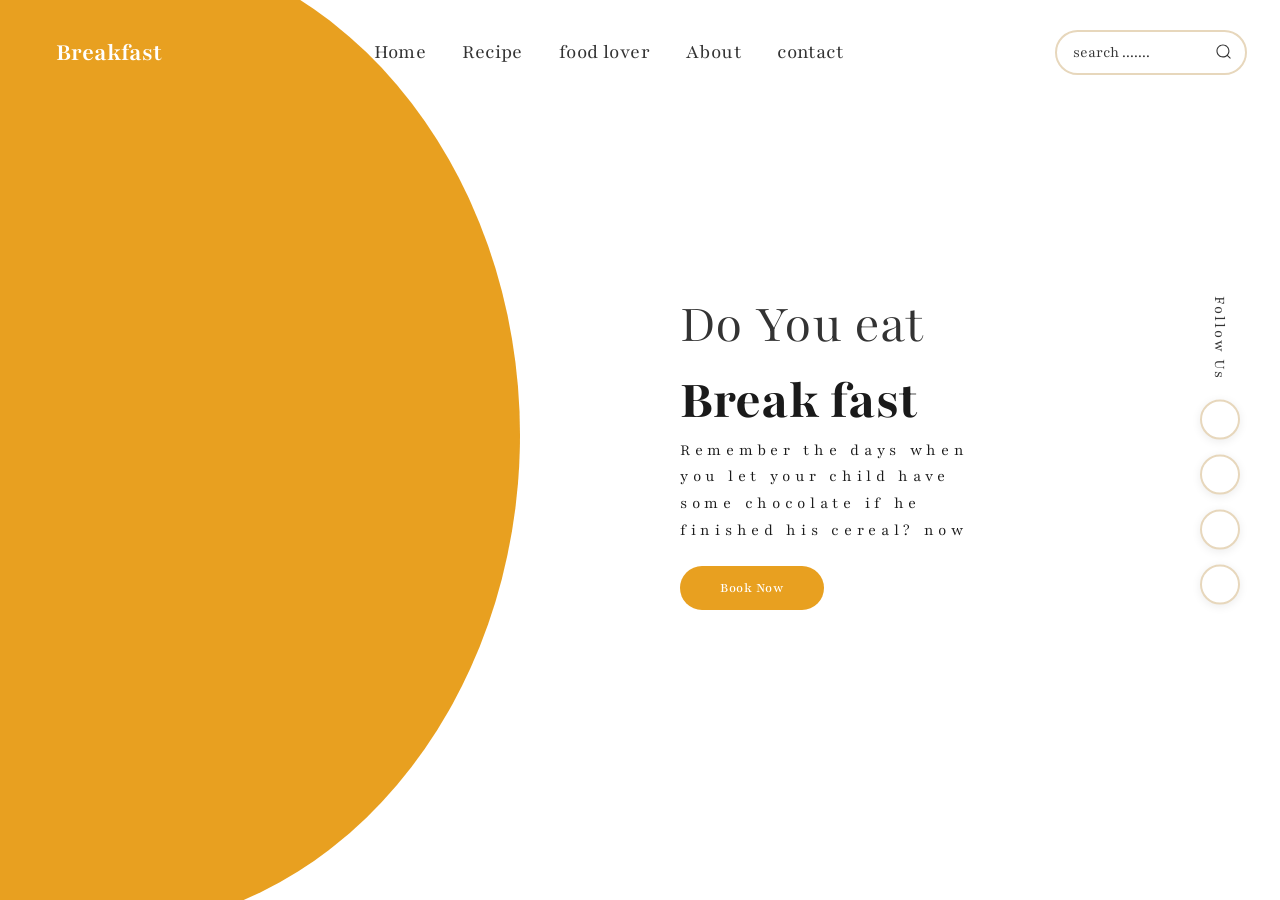
==== index.html @ d1ee0895 "update project" ====
<!DOCTYPE html>
<html lang="en">

<head>
    <meta charset="UTF-8">
    <meta name="viewport" content="width=device-width, initial-scale=1.0">
    <title>restaurant website using HTML and CSS</title>
    <link rel="stylesheet" href="./css/style.css">
    <link rel="stylesheet" href="./css/all.min.css">
    <link rel="preconnect" href="https://fonts.googleapis.com">
    <link rel="preconnect" href="https://fonts.gstatic.com" crossorigin>
    <link
        href="https://fonts.googleapis.com/css2?family=Playfair:ital,opsz,wght@0,5..1200,300..900;1,5..1200,300..900&display=swap"
        rel="stylesheet">
</head>

<body>
    <header id="home">
        <div class="gold-shape"></div>

        <nav>
            <a href="" class="logo">
                <i class="fa-solid fa-utensils"></i>
                Breakfast
            </a>
            <ul class="nav-links">
                <li><a href="#">Home</a></li>
                <li><a href="#">Recipe</a></li>
                <li><a href="#">food lover</a></li>
                <li><a href="#">About</a></li>
                <li><a href="#">contact</a></li>
            </ul>
            <div class="search">
                <input type="text" class="search__input" placeholder="search .......">
                <button class="search__button">
                    <svg class="search__icon" aria-hidden="true" viewBox="0 0 24 24">
                        <g>
                            <path
                                d="M21.53 20.47l-3.66-3.66C19.195 15.24 20 13.214 20 11c0-4.97-4.03-9-9-9s-9 4.03-9 9 4.03 9 9 9c2.215 0 4.24-.804 5.808-2.13l3.66 3.66c.147.146.34.22.53.22s.385-.073.53-.22c.295-.293.295-.767.002-1.06zM3.5 11c0-4.135 3.365-7.5 7.5-7.5s7.5 3.365 7.5 7.5-3.365 7.5-7.5 7.5-7.5-3.365-7.5-7.5z">
                            </path>
                        </g>
                    </svg>
                </button>
            </div>
        </nav>
        <!---------------------------------hero section------------------------------------------->
        <section class="hero">
            <div class="hero-image">
                <img src="img.home.png" class="image" alt="food">
            </div>
            <div class="hero-content">
                <p class="pre-heading">Do You eat</p>
                <h1>Break fast</h1>
                <p class="sub-heading">Remember the days when you let your child have some chocolate if he finished his
                    cereal? now</p>
                <a href="#" class="btn-book">Book Now</a>
            </div>
            <div class="follow">
                <span>Follow Us</span>

                <div class="social-icons">
                    <a href="#"><i class="fa-brands fa-facebook-f"></i></a>
                    <a href="#"><i class="fa-brands fa-instagram"></i></a>
                    <a href="#"><i class="fa-brands fa-twitter"></i></a>
                    <a href="#"><i class="fa-brands fa-pinterest-p"></i></a>
                </div>
            </div>
        </section>
    </header>

</body>

</html>
---- css/style.css ----
* {

    padding: 0;
    margin: 0;
    box-sizing: border-box;
    font-family: "Playfair", serif;

}

:root {
    --gold: #e8a020;
    --gold-light: #f2b93b;
    --dark: #1a1a1a;
    --text: #333;
    --muted: #666;
}

header {
    height: 100%;
    background: #fff;
    overflow-x: hidden;
    min-height: 100vh;
    position: relative;
}

.gold-shape {
    position: fixed;
    top: -60px;
    left: -180px;
    width: 700px;
    height: 110vh;
    background: var(--gold);
    border-radius: 0 60% 60% 0 /0 50% 50% 0;
    z-index: 0;
    pointer-events: none;
}

nav {
    position: fixed;
    top: 0px;
    display: flex;
    position: relative;
    z-index: 10;
    display: flex;
    justify-content: space-between;
    align-items: center;
    padding: 30px 48px;
}

.logo {
    display: flex;
    align-items: center;
    gap: 8px;
    font-size: 1.6rem;
    font-weight: 700;
    color: #fff;
    text-decoration: none;

}

.nav-links {
    display: flex;
    align-items: center;
    gap: 36px;
    list-style: none;
}

.nav-links a {
    text-decoration: none;
    font-size: 1.3rem;
    font-weight: 400;
    color: var(--text);
    letter-spacing: 0.02em;
    transition: color 0.2s;
}

.nav-links a:hover {
    color: var(--gold);
}

.nav-links a:active {
    color: var(--dark);
    font-weight: 600;
    border-bottom: 2px solid var(--dark);
    padding-bottom: 2px;
}

.search {
    display: flex;
    align-items: center;
    justify-content: space-between;
    text-align: center;
}

.search__input {
    font-family: inherit;
    font-size: inherit;
    background-color: #fff;
    border: none;
    color: #646464;
    padding: 0.7rem 1rem;
    border: 2px solid #e7d7bc;
    border-radius: 30px;
    width: 12em;
    transition: all ease-in-out .5s;
    margin-right: -2rem;
}

.search__input:hover,
.search__input:focus {
    box-shadow: 0 0 1em #00000013;
}

.search__input:focus {
    outline: none;
    background-color: #fff;
}

.search__input::-webkit-input-placeholder {
    font-weight: 100;
    color: var(--text);
}

.search__input:focus+.search__button {
    background-color: #fff;
}

.search__button {
    border: none;
    background-color: #ffff;
    margin-top: .1em;
}

.search__button:hover {
    cursor: pointer;
}

.search__icon {
    height: 1.3em;
    width: 1.3em;
    fill: var(--text);
}

/*-----------------------------hero section------------------------*/
.hero {
    position: relative;
    display: grid;
    grid-template-columns: 1fr 1fr;
    align-items: center;
    min-height: calc(100vh- 74px);
    z-index: 1;
}

.hero-image {
    position: relative;
    z-index: 2;
    display: flex;
    align-items: center;
    justify-content: center;
    padding: 40px 20px 40px 40px;
}

.hero-image .image {
    width: 600px;
    height: 600px;
    object-fit: cover;
    border-radius: 50%;
    display: block;
    position: relative;
    z-index: 2;
}

.hero-content {
    position: relative;
    z-index: 2;
    padding: 40px 60px 40px 20px;
}

.hero-content .pre-heading {
    font-size: 3.5rem;
    font-weight: 300;
    color: var(--text);
    margin-bottom: 6px;
}

.hero-content h1 {
    font-size: 3.5rem;
    font-weight: 800;
    color: var(--dark);
    line-height: 0.9;
    margin-bottom: 10px;
}

.hero-content .sub-heading {
    font-size: 1.05rem;
    font-weight: 300;
    color: var(--dark);
    letter-spacing: 0.28em;
    margin-bottom: 22px;
}

.hero-content p {
    font-size: 0.85rem;
    font-weight: 400;
    color: var(--muted);
    line-height: 1.6;
    max-width: 300px;
    margin-bottom: 32px;
}

.btn-book {

    display: inline-block;
    background: var(--gold);
    color: #fff;
    font-size: 0.88rem;
    font-weight: 500;
    padding: 14px 40px;
    border-radius: 50px;
    text-decoration: none;
    letter-spacing: 0.04em;
    transition: background 0.25s, transform 0.2s;
    border: none;
    cursor: pointer;

}

.btn-book:hover {
    background: var(--gold-light);
    transform: translateY(-2px);
}

.follow {
    position: fixed;
    right: 40px;
    top: 50%;
    transform: translateY(-50%);
    text-align: center;
}

.follow span {
    writing-mode: vertical-rl;
    margin-bottom: 20px;
    display: block;
    color: var(--text);
    letter-spacing: 2px;
    position: relative;
    left: 10px;
}

.social-icons {
    display: flex;
    flex-direction: column;
    gap: 15px;
    /* cursor: pointer; */
}


.social-icons a {
    width: 40px;
    height: 40px;
    background: #fff;
    border: 2px solid #e7d7bc;
    border-radius: 50%;

    display: flex;
    align-items: center;
    justify-content: center;

    color: var(--text);
    font-size: 18px;
    text-decoration: none;

    transition: 0.3s ease;
    box-shadow: 0 2px 10px rgba(0, 0, 0, 0.08);
}
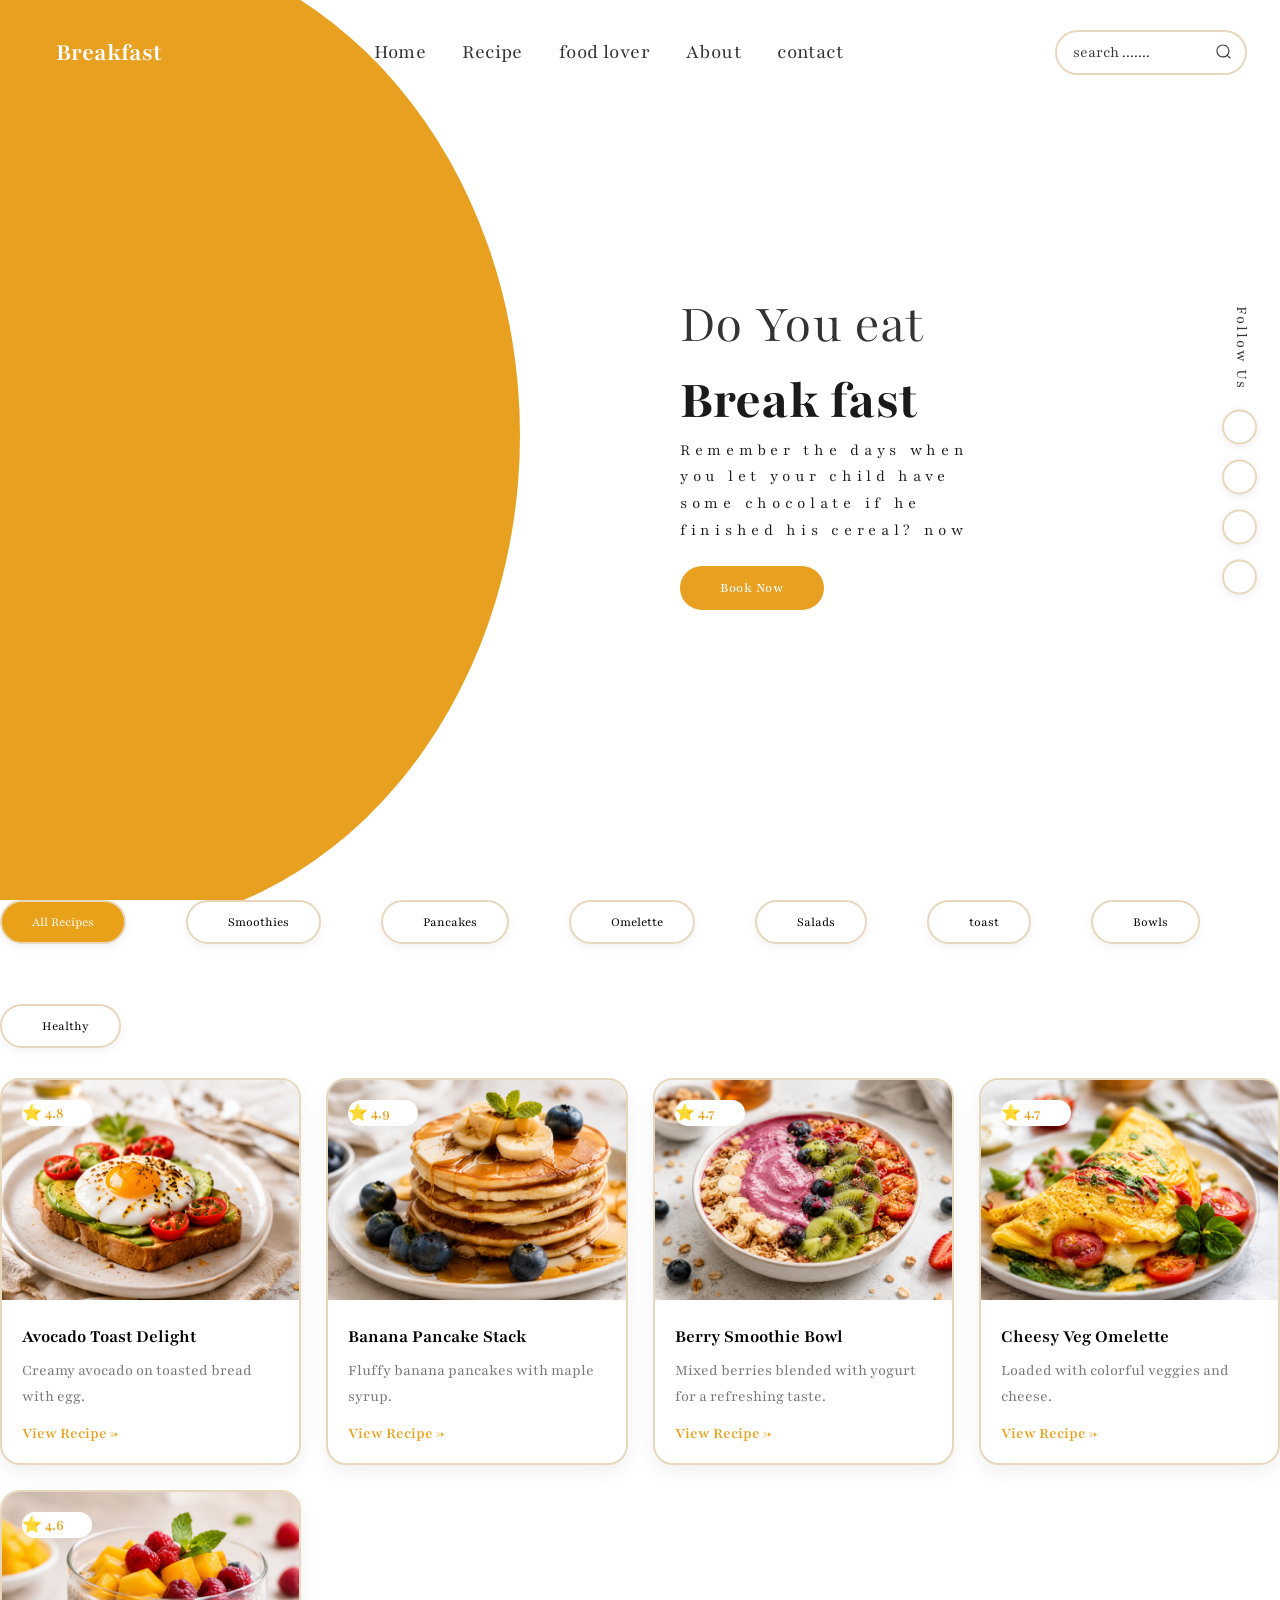
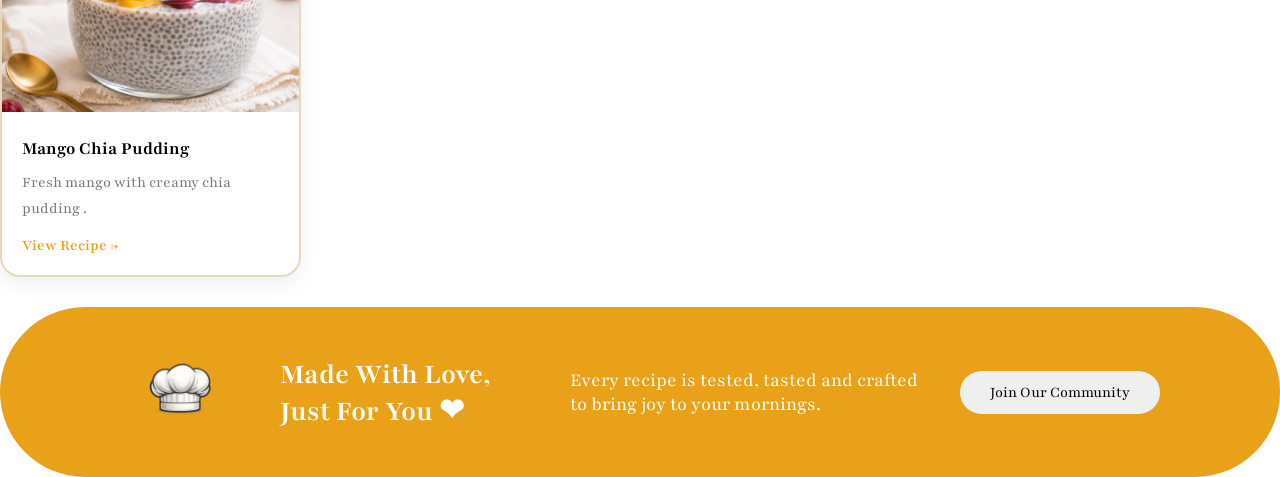
==== commit 330f160f: "update project" ====
--- a/index.html
+++ b/index.html
@@ -24,9 +24,9 @@
                 Breakfast
             </a>
             <ul class="nav-links">
-                <li><a href="#">Home</a></li>
-                <li><a href="#">Recipe</a></li>
-                <li><a href="#">food lover</a></li>
+                <li><a href="#home">Home</a></li>
+                <li><a href="#Recipe">Recipe</a></li>
+                <li><a href="#food lover">food lover</a></li>
                 <li><a href="#">About</a></li>
                 <li><a href="#">contact</a></li>
             </ul>
@@ -65,9 +65,182 @@
                     <a href="#"><i class="fa-brands fa-pinterest-p"></i></a>
                 </div>
             </div>
-        </section>
+            <a href="#Recipe" class="scroll-down">
+                <i class="fa-solid fa-chevron-down"></i>
+            </a>
+        </section>
+
     </header>
 
+
+    <!-------------------------------------------Recipe-------------------------------------------------------------->
+    <section id="Recipe">
+        <!-- Categories -->
+
+        <section class="categories">
+
+            <button class="active">All Recipes</button>
+            <button><i class="fa-solid fa-glass-water"></i>Smoothies</button>
+            <button><i class="fa-solid fa-cookie"></i>Pancakes</button>
+            <button><i class="fa-solid fa-egg"></i>Omelette</button>
+            <button><i class="fa-solid fa-carrot"></i>Salads</button>
+            <button><i class="fa-solid fa-bread-slice"></i>toast</button>
+            <button><i class="fa-solid fa-bowl-food"></i>Bowls</button>
+            <button><i class="fa-solid fa-seedling"></i>Healthy</button>
+
+        </section>
+
+
+        <!-- Recipe Cards -->
+
+        <section class="recipes">
+
+            <div class="card">
+
+                <img src="recipe.img1.png">
+
+                <div class="content">
+
+                    <div class="rate">
+                        ⭐ 4.8
+                    </div>
+
+                    <h3>Avocado Toast Delight</h3>
+
+                    <p>
+                        Creamy avocado on toasted bread with egg.
+                    </p>
+
+                    <a href="#">View Recipe →</a>
+
+                </div>
+
+            </div>
+
+
+            <div class="card">
+
+                <img src="recipe.img2.png">
+
+                <div class="content">
+
+                    <div class="rate">
+                        ⭐ 4.9
+                    </div>
+
+                    <h3>Banana Pancake Stack</h3>
+
+                    <p>
+                        Fluffy banana pancakes with maple syrup.
+                    </p>
+
+                    <a href="#">View Recipe →</a>
+
+                </div>
+
+            </div>
+
+
+            <div class="card">
+
+                <img src="recipe.img3.png">
+
+                <div class="content">
+
+                    <div class="rate">
+                        ⭐ 4.7
+                    </div>
+
+                    <h3>Berry Smoothie Bowl</h3>
+
+                    <p>
+                 Mixed berries blended with yogurt for a refreshing  taste.
+                    </p>
+
+                    <a href="#">View Recipe →</a>
+
+                </div>
+
+            </div>
+
+
+            <div class="card">
+
+                <img src="recipe.img4.png">
+
+                <div class="content">
+
+                    <div class="rate">
+                        ⭐ 4.7
+                    </div>
+
+                    <h3>Cheesy Veg Omelette</h3>
+
+                    <p>
+                        Loaded with colorful veggies and cheese.
+                    </p>
+
+                    <a href="#">View Recipe →</a>
+
+                </div>
+
+            </div>
+
+
+            <div class="card">
+
+                <img src="recipe.img5.png">
+
+                <div class="content">
+
+                    <div class="rate">
+                        ⭐ 4.6
+                    </div>
+
+                    <h3>Mango Chia Pudding</h3>
+
+                    <p>
+                        Fresh mango with creamy chia pudding .
+                    </p>
+
+                    <a href="#">View Recipe →</a>
+
+                </div>
+
+            </div>
+
+        </section>
+
+
+        <!-- CTA -->
+
+        <section class="community">
+            <!-- <i class="fa-solid fa-user-chef"></i> -->
+             <img src="recipe.chef.png" alt="">
+            <h2>Made With Love, Just For You ❤</h2>
+
+            <p>
+                Every recipe is tested, tasted and crafted to bring joy to your mornings.
+            </p>
+
+            <button>Join Our Community</button>
+
+
+
+
+
+            <a href="#food lover" class="scroll-down">
+                <i class="fa-solid fa-chevron-down"></i>
+            </a>
+        </section>
+
+        <!---------------------------------------------food lover------------------------------------------------------------->
+        <section id="food lover">
+
+        </section>
+
+
+
 </body>
 
 </html>
--- a/css/style.css
+++ b/css/style.css
@@ -23,8 +23,12 @@
     position: relative;
 }
 
+html {
+    scroll-behavior: smooth;
+}
+
 .gold-shape {
-    position: fixed;
+    position: absolute;
     top: -60px;
     left: -180px;
     width: 700px;
@@ -37,7 +41,8 @@
 
 nav {
     position: fixed;
-    top: 0px;
+    top: 0;
+    left: 0;
     display: flex;
     position: relative;
     z-index: 10;
@@ -158,6 +163,7 @@
     align-items: center;
     justify-content: center;
     padding: 40px 20px 40px 40px;
+
 }
 
 .hero-image .image {
@@ -169,6 +175,34 @@
     position: relative;
     z-index: 2;
 }
+
+.image:hover {
+    animation: shake 0.4s ease infinite;
+    cursor: pointer;
+}
+
+@keyframes shake {
+    0% {
+        transform: translate(0, 0) rotate(0deg);
+    }
+
+    25% {
+        transform: translate(2px, -2px) rotate(-2deg);
+    }
+
+    50% {
+        transform: translate(-2px, 2px) rotate(2deg);
+    }
+
+    75% {
+        transform: translate(2px, 2px) rotate(-1deg);
+    }
+
+    100% {
+        transform: translate(0, 0) rotate(0deg);
+    }
+}
+
 
 .hero-content {
     position: relative;
@@ -232,10 +266,11 @@
 
 .follow {
     position: fixed;
-    right: 40px;
+    right: 20px;
     top: 50%;
     transform: translateY(-50%);
     text-align: center;
+
 }
 
 .follow span {
@@ -252,13 +287,11 @@
     display: flex;
     flex-direction: column;
     gap: 15px;
-    /* cursor: pointer; */
-}
-
+}
 
 .social-icons a {
-    width: 40px;
-    height: 40px;
+    width: 35px;
+    height: 35px;
     background: #fff;
     border: 2px solid #e7d7bc;
     border-radius: 50%;
@@ -273,6 +306,175 @@
 
     transition: 0.3s ease;
     box-shadow: 0 2px 10px rgba(0, 0, 0, 0.08);
-}
-
-
+
+}
+
+.scroll-down {
+    position: absolute;
+    bottom: 70px;
+    left: 50%;
+    transform: translateX(-50%);
+    font-size: 25px;
+    color: var(--gold);
+    animation: bounce 1.5s infinite;
+
+}
+
+@keyframes bounce {
+
+    0%,
+    100% {
+        transform: translateX(-50%) translateY(0);
+    }
+
+    50% {
+        transform: translateX(-50%) translateY(10px);
+    }
+}
+
+/*---------------------recipe-----------------------------*/
+
+
+/* Categories */
+
+.categories {
+    display: flex;
+    gap: 60px;
+    margin-bottom: 30px;
+    flex-wrap: wrap;
+}
+
+.categories button {
+    padding: 12px 30px;
+    border: 2px solid #e7d7bc;
+    border-radius: 30px;
+    background: white;
+    cursor: pointer;
+    box-shadow: 0 4px 10px rgba(0, 0, 0, .05);
+}
+
+.categories .active {
+    background: #e9a11a;
+    color: white;
+}
+
+.categories button i {
+    margin-right: 10px;
+}
+
+
+/* Cards */
+
+.recipes {
+    display: grid;
+    grid-template-columns: repeat(auto-fit, minmax(280px, 1fr));
+    gap: 25px;
+}
+
+.card {
+    background: white;
+    border-radius: 20px;
+    overflow: hidden;
+    box-shadow: 0 8px 20px rgba(0, 0, 0, .06);
+    transition: .4s;
+    position: relative;
+    border: 2px solid #e7d7bc;
+}
+
+.card:hover {
+    transform: translateY(-10px);
+}
+
+.card img {
+    width: 100%;
+    height: 220px;
+    object-fit: cover;
+
+}
+
+.content {
+    padding: 20px;
+}
+
+.rate {
+    color: #e9a11a;
+    font-weight: 600;
+    background-color: white;
+    position: absolute;
+    top: 20px;
+    width: 70px;
+    padding: 3px 0;
+    border-radius: 20px;
+
+}
+
+.content h3 {
+
+    margin-bottom: 10px;
+}
+
+.content p {
+    color: #777;
+    line-height: 1.6;
+    margin-bottom: 15px;
+}
+
+.content a {
+    text-decoration: none;
+    color: #e9a11a;
+    font-weight: 600;
+}
+
+
+/* Community */
+
+.community {
+    margin-top: 30px;
+    background: #e9a11a;
+    padding: 25px;
+    border-radius: 100px;
+    color: white;
+    position: relative;
+    display: flex;
+    justify-content: center;
+    align-items: center;
+
+}
+
+.community img {
+    width: 120px;
+}
+
+.community h2 {
+    font-size: 30px;
+    max-width: 250px;
+    margin-left: 100px;
+     margin-left: 40px;
+}
+
+.community p {
+    max-width: 350px;
+    font-size: 20px;
+     margin-left: 40px;
+}
+
+.community button {
+    padding: 12px 30px;
+    border: none;
+    border-radius: 30px;
+    cursor: pointer;
+    font-size: 16px;
+    margin-left: 40px;
+
+}
+
+#Recipe .scroll-down {
+    position: absolute;
+    bottom: -40px;
+    left: 50%;
+    transform: translateX(-50%);
+    font-size: 25px;
+    color: var(--gold);
+    animation: bounce 1.5s infinite;
+
+}
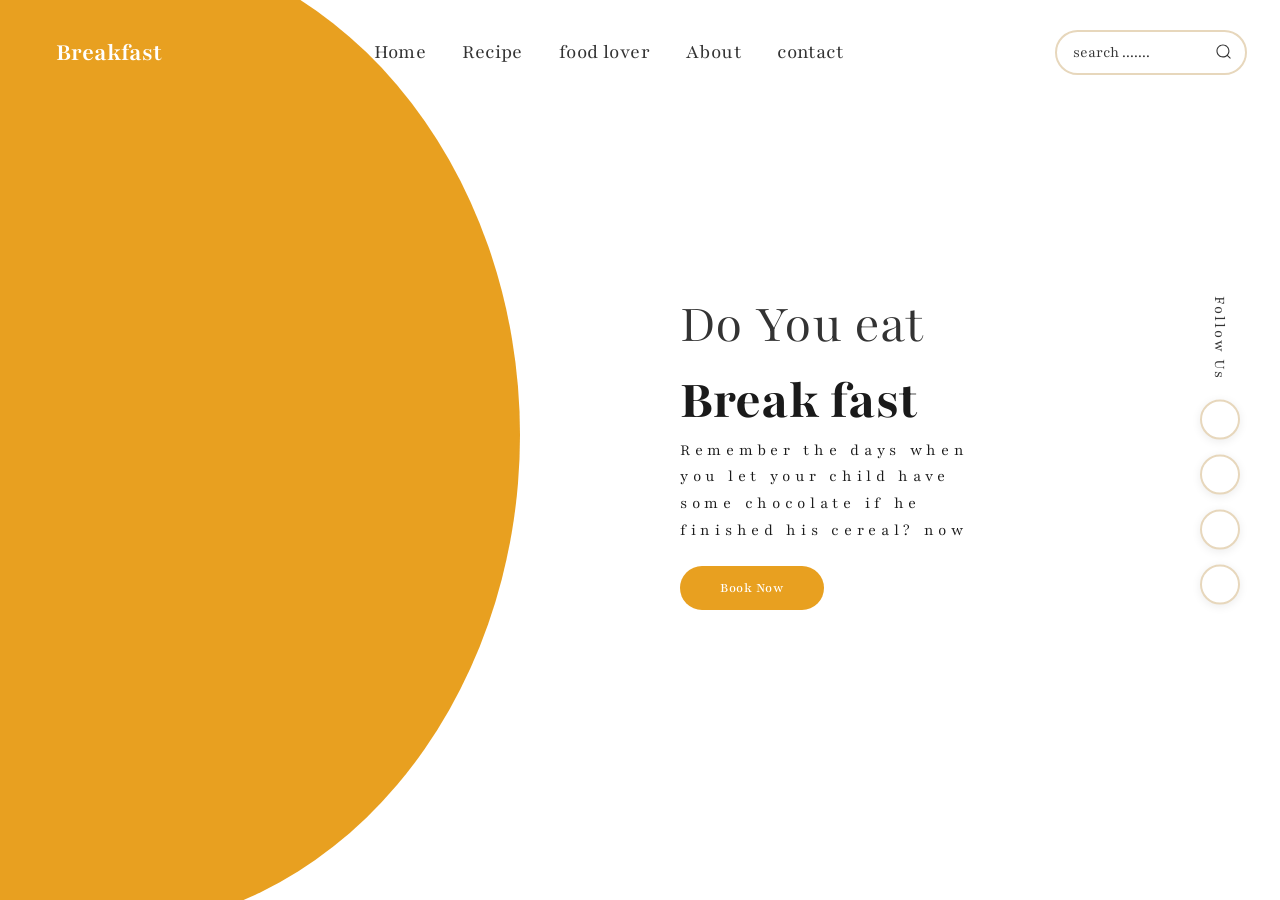
==== commit a350a4a0: "update project" ====
--- a/index.html
+++ b/index.html
@@ -25,7 +25,7 @@
             </a>
             <ul class="nav-links">
                 <li><a href="#home">Home</a></li>
-                <li><a href="#Recipe">Recipe</a></li>
+                <li><a href="Recipe.html"">Recipe</a></li>
                 <li><a href="#food lover">food lover</a></li>
                 <li><a href="#">About</a></li>
                 <li><a href="#">contact</a></li>
@@ -65,7 +65,7 @@
                     <a href="#"><i class="fa-brands fa-pinterest-p"></i></a>
                 </div>
             </div>
-            <a href="#Recipe" class="scroll-down">
+            <a href="Recipe.html" class="scroll-down">
                 <i class="fa-solid fa-chevron-down"></i>
             </a>
         </section>
@@ -73,173 +73,6 @@
     </header>
 
 
-    <!-------------------------------------------Recipe-------------------------------------------------------------->
-    <section id="Recipe">
-        <!-- Categories -->
-
-        <section class="categories">
-
-            <button class="active">All Recipes</button>
-            <button><i class="fa-solid fa-glass-water"></i>Smoothies</button>
-            <button><i class="fa-solid fa-cookie"></i>Pancakes</button>
-            <button><i class="fa-solid fa-egg"></i>Omelette</button>
-            <button><i class="fa-solid fa-carrot"></i>Salads</button>
-            <button><i class="fa-solid fa-bread-slice"></i>toast</button>
-            <button><i class="fa-solid fa-bowl-food"></i>Bowls</button>
-            <button><i class="fa-solid fa-seedling"></i>Healthy</button>
-
-        </section>
-
-
-        <!-- Recipe Cards -->
-
-        <section class="recipes">
-
-            <div class="card">
-
-                <img src="recipe.img1.png">
-
-                <div class="content">
-
-                    <div class="rate">
-                        ⭐ 4.8
-                    </div>
-
-                    <h3>Avocado Toast Delight</h3>
-
-                    <p>
-                        Creamy avocado on toasted bread with egg.
-                    </p>
-
-                    <a href="#">View Recipe →</a>
-
-                </div>
-
-            </div>
-
-
-            <div class="card">
-
-                <img src="recipe.img2.png">
-
-                <div class="content">
-
-                    <div class="rate">
-                        ⭐ 4.9
-                    </div>
-
-                    <h3>Banana Pancake Stack</h3>
-
-                    <p>
-                        Fluffy banana pancakes with maple syrup.
-                    </p>
-
-                    <a href="#">View Recipe →</a>
-
-                </div>
-
-            </div>
-
-
-            <div class="card">
-
-                <img src="recipe.img3.png">
-
-                <div class="content">
-
-                    <div class="rate">
-                        ⭐ 4.7
-                    </div>
-
-                    <h3>Berry Smoothie Bowl</h3>
-
-                    <p>
-                 Mixed berries blended with yogurt for a refreshing  taste.
-                    </p>
-
-                    <a href="#">View Recipe →</a>
-
-                </div>
-
-            </div>
-
-
-            <div class="card">
-
-                <img src="recipe.img4.png">
-
-                <div class="content">
-
-                    <div class="rate">
-                        ⭐ 4.7
-                    </div>
-
-                    <h3>Cheesy Veg Omelette</h3>
-
-                    <p>
-                        Loaded with colorful veggies and cheese.
-                    </p>
-
-                    <a href="#">View Recipe →</a>
-
-                </div>
-
-            </div>
-
-
-            <div class="card">
-
-                <img src="recipe.img5.png">
-
-                <div class="content">
-
-                    <div class="rate">
-                        ⭐ 4.6
-                    </div>
-
-                    <h3>Mango Chia Pudding</h3>
-
-                    <p>
-                        Fresh mango with creamy chia pudding .
-                    </p>
-
-                    <a href="#">View Recipe →</a>
-
-                </div>
-
-            </div>
-
-        </section>
-
-
-        <!-- CTA -->
-
-        <section class="community">
-            <!-- <i class="fa-solid fa-user-chef"></i> -->
-             <img src="recipe.chef.png" alt="">
-            <h2>Made With Love, Just For You ❤</h2>
-
-            <p>
-                Every recipe is tested, tasted and crafted to bring joy to your mornings.
-            </p>
-
-            <button>Join Our Community</button>
-
-
-
-
-
-            <a href="#food lover" class="scroll-down">
-                <i class="fa-solid fa-chevron-down"></i>
-            </a>
-        </section>
-
-        <!---------------------------------------------food lover------------------------------------------------------------->
-        <section id="food lover">
-
-        </section>
-
-
 
 </body>
 
--- a/css/style.css
+++ b/css/style.css
@@ -266,7 +266,7 @@
 
 .follow {
     position: fixed;
-    right: 20px;
+    right: 40px;
     top: 50%;
     transform: translateY(-50%);
     text-align: center;
@@ -290,8 +290,8 @@
 }
 
 .social-icons a {
-    width: 35px;
-    height: 35px;
+    width: 40px;
+    height: 40px;
     background: #fff;
     border: 2px solid #e7d7bc;
     border-radius: 50%;
@@ -311,7 +311,7 @@
 
 .scroll-down {
     position: absolute;
-    bottom: 70px;
+    bottom: 80px;
     left: 50%;
     transform: translateX(-50%);
     font-size: 25px;
@@ -342,6 +342,7 @@
     gap: 60px;
     margin-bottom: 30px;
     flex-wrap: wrap;
+    margin-top: 20px;
 }
 
 .categories button {
@@ -477,4 +478,176 @@
     color: var(--gold);
     animation: bounce 1.5s infinite;
 
-}+}
+
+
+/**/
+
+/* Hero */
+
+.food-lover{
+    text-align:center;
+    margin-top:30px;
+}
+
+.food-lover span{
+    color:#E7A31A;
+    font-size:28px;
+    font-weight:bold;
+}
+
+ .food-lover h1{
+    font-size:70px;
+    margin:15px 0;
+}
+
+.food-lover p{
+    width:700px;
+    margin:auto;
+    color:#666;
+    line-height:1.8;
+    font-size:22px;
+}
+
+/* Cards */
+
+.cards{
+    width:90%;
+    /* height: 80vh; */
+    margin:60px auto;
+    display:grid;
+    grid-template-columns:repeat(3,1fr);
+    gap:30px;
+  
+}
+
+.card{
+    background:white;
+    border-radius:20px;
+    overflow:hidden;
+    box-shadow:0 5px 15px rgba(0,0,0,.08);
+    transition:.4s;
+}
+
+.card:hover{
+    transform:translateY(-10px);
+}
+
+.card img{
+    width:100%;
+    height:220px;
+    object-fit:cover;
+}
+
+/* .content{
+    padding:25px;
+} */
+
+.card i{
+    width:60px;
+    height:60px;
+    border:2px solid #E7A31A;
+    border-radius:50%;
+    display:flex;
+    justify-content:center;
+    align-items:center;
+    color:#E7A31A;
+    font-size:24px;
+    position: relative;
+    bottom: 30px;
+    left: 30px;
+    background-color: white;
+}
+
+.card1 h3{
+    margin-bottom:10px;
+    font-size:34px;
+    padding-left: 30px;
+    
+}
+
+.card1 p{
+    color:#666;
+    line-height:1.8;
+    font-size:18px;
+    padding-bottom: 30px;
+     padding-left: 30px;
+}
+
+/* Community */
+
+.community{
+    width:80%;
+    margin:40px auto;
+    background:#E7A31A;
+    border-radius:40px;
+    padding:40px;
+    display:flex;
+    justify-content:space-between;
+    align-items:center;
+}
+
+.heart{
+    width:90px;
+    height:90px;
+    background:white;
+    border-radius:50%;
+    display:flex;
+    justify-content:center;
+    align-items:center;
+}
+
+.heart i{
+    color:#E7A31A;
+    font-size:40px;
+}
+
+.text h2{
+    color:white;
+    margin-bottom:10px;
+    font-size:35px;
+}
+
+.text p{
+    color:white;
+    font-size:18px;
+}
+
+.community button{
+    border:none;
+    background:white;
+    padding:18px 40px;
+    border-radius:40px;
+    font-size:18px;
+    cursor:pointer;
+}
+
+/* Social */
+
+.social{
+    position:fixed;
+    right:30px;
+    top:250px;
+    display:flex;
+    flex-direction:column;
+    align-items:center;
+    gap:20px;
+}
+
+.social span{
+    writing-mode:vertical-lr;
+    font-size:20px;
+}
+
+.social a{
+    width:55px;
+    height:55px;
+    border:1px solid #E7A31A;
+    border-radius:50%;
+    display:flex;
+    justify-content:center;
+    align-items:center;
+    color:#333;
+    font-size:22px;
+}
+
